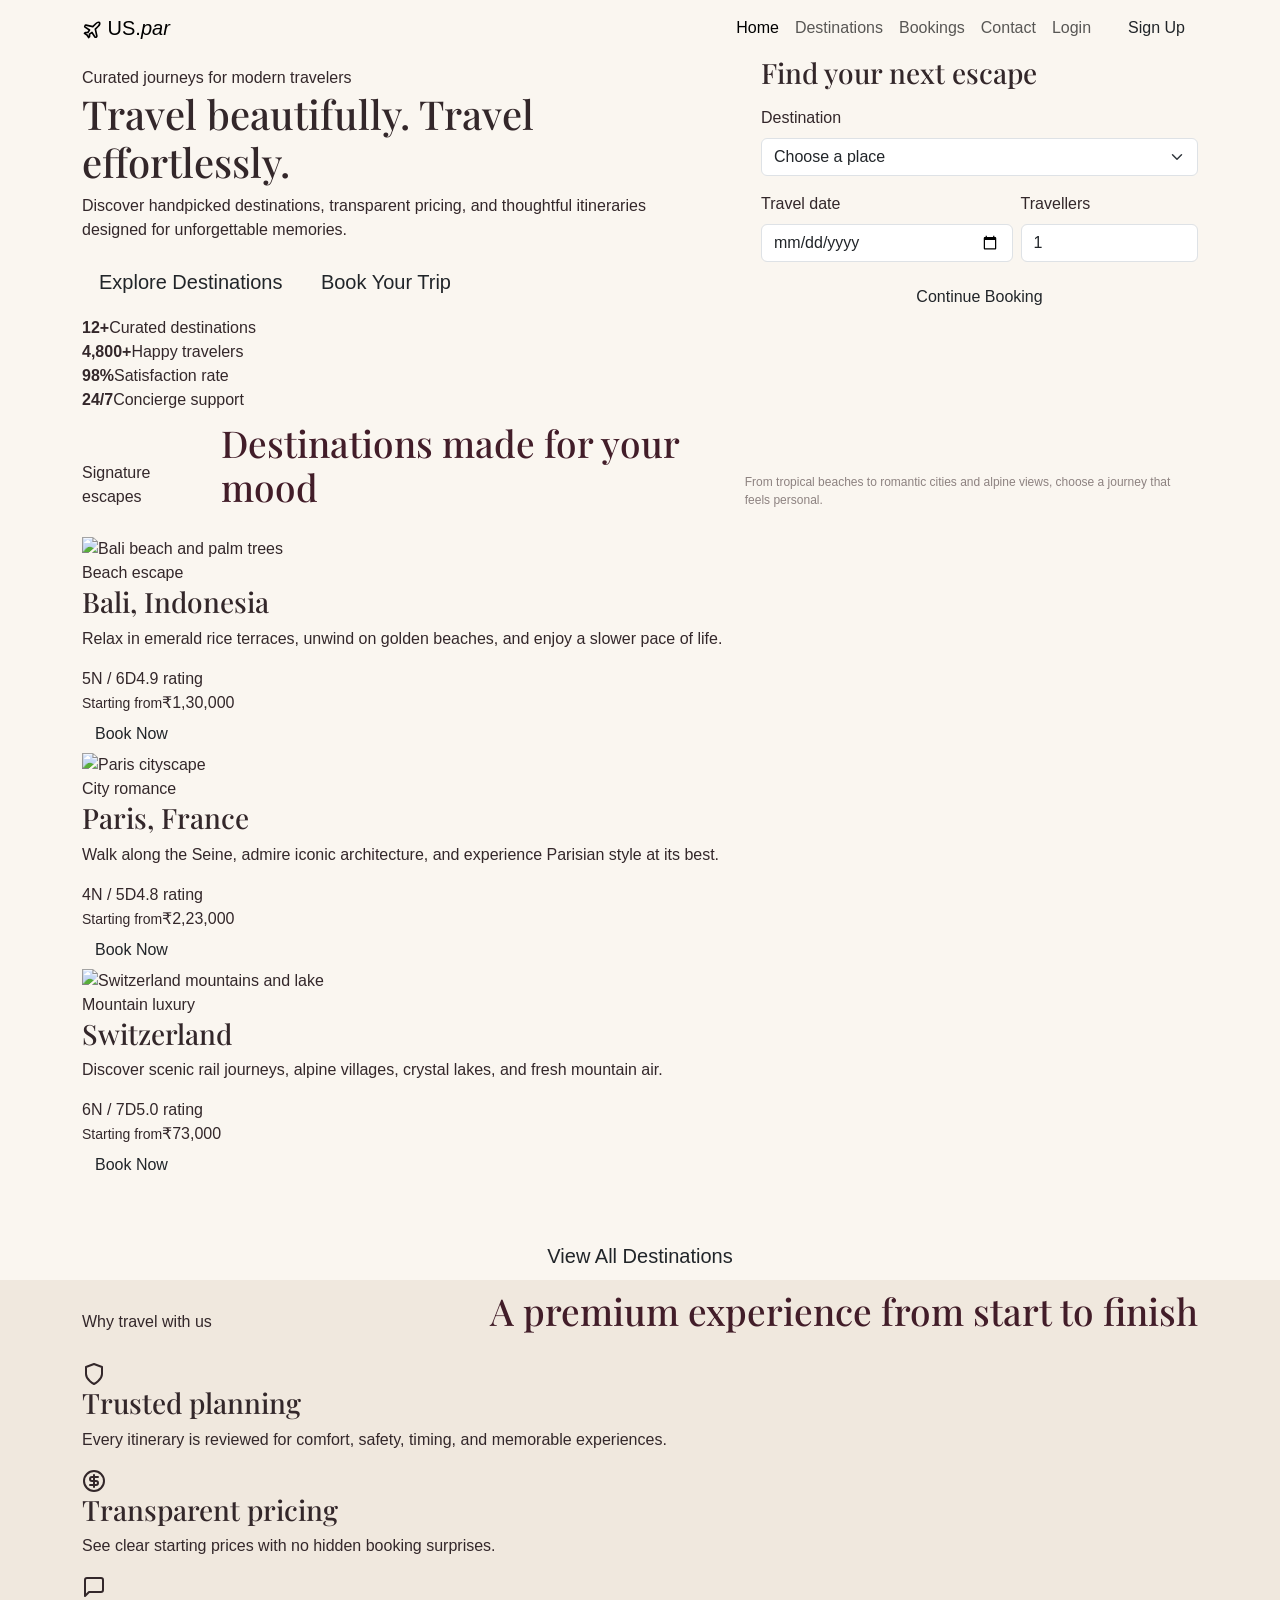
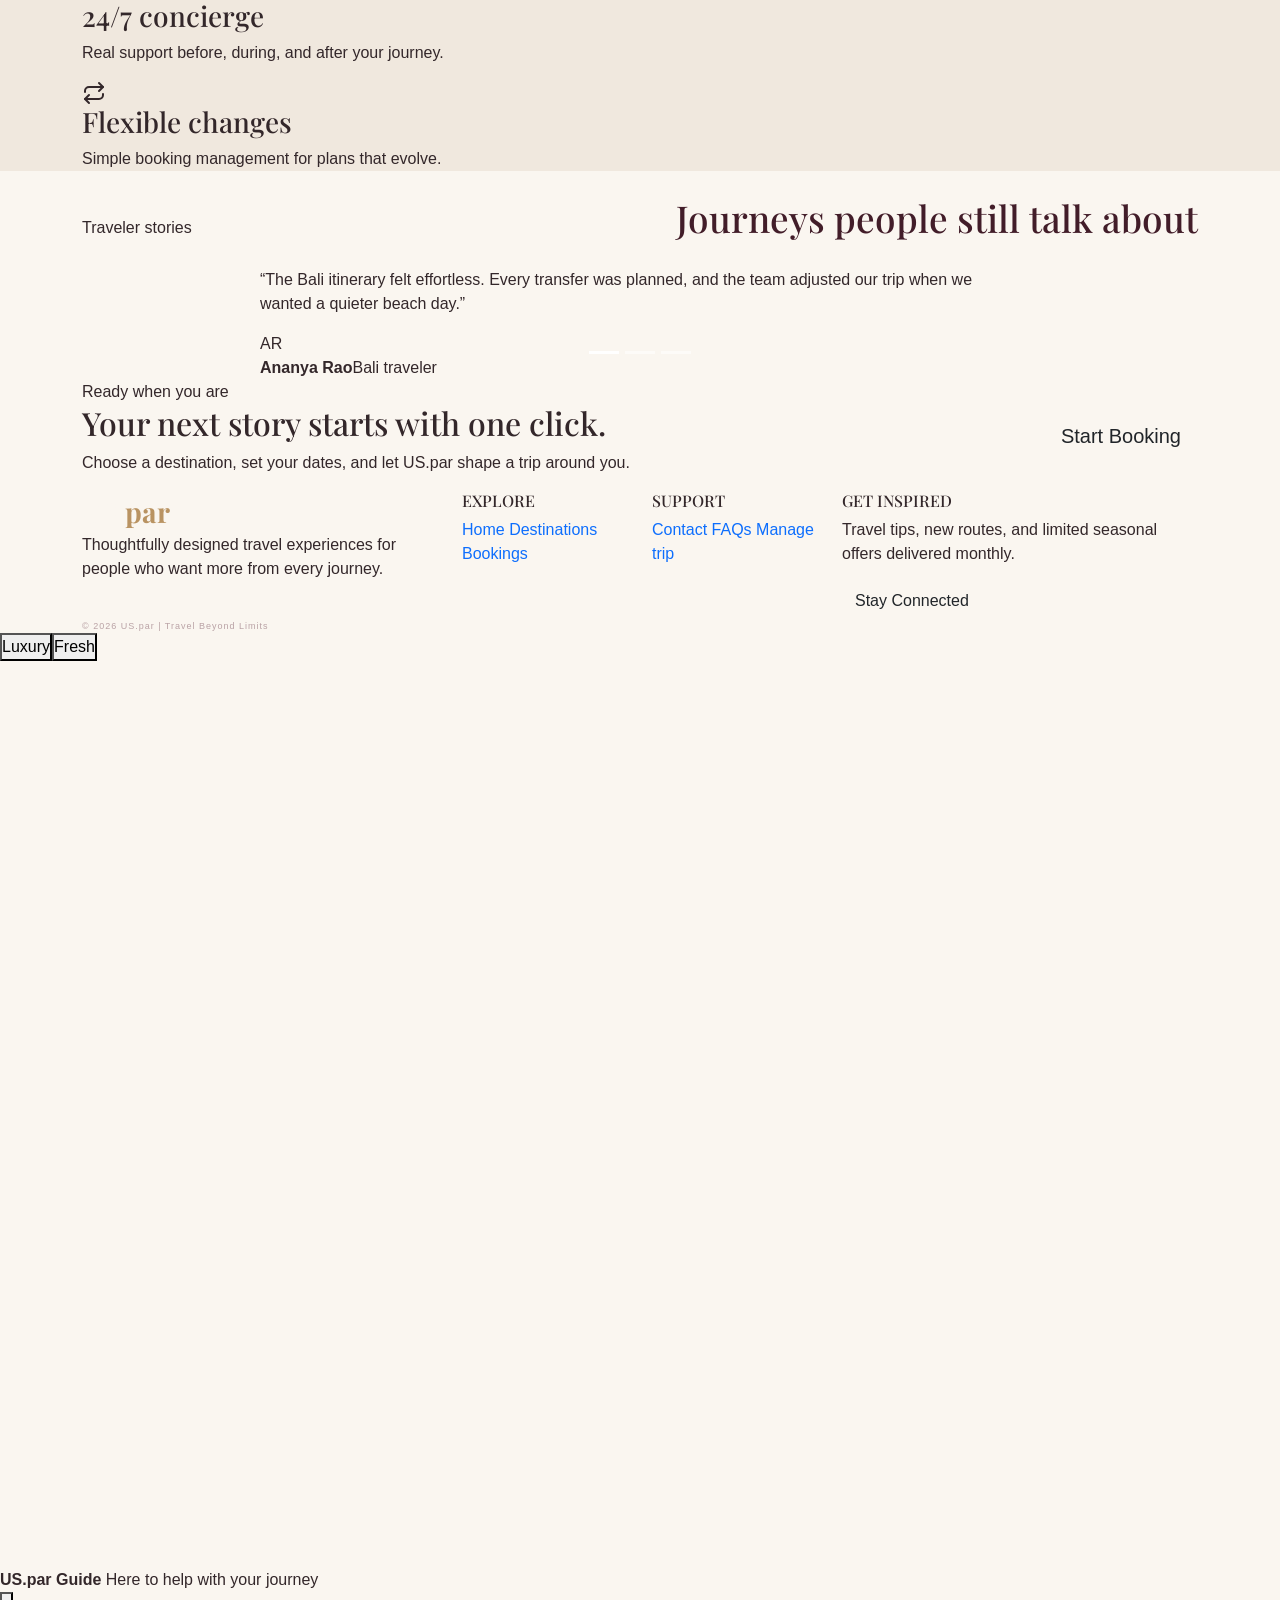
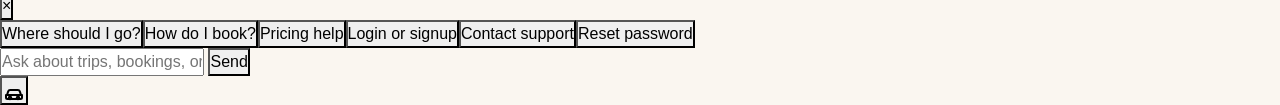
==== index.html @ f37a9405 "Add files via upload" ====
<!DOCTYPE html>
<html lang="en">
<head>
    <meta charset="UTF-8">
    <meta name="viewport" content="width=device-width, initial-scale=1.0">
    <title>US.par | Premium Travel Booking</title>
    <meta http-equiv="refresh" content="0; url=home.html">
    <link rel="canonical" href="home.html">
    <script>window.location.replace("home.html");</script>
</head>
<body>
    <p>Redirecting to <a href="home.html">US.par</a>...</p>
</body>
</html>
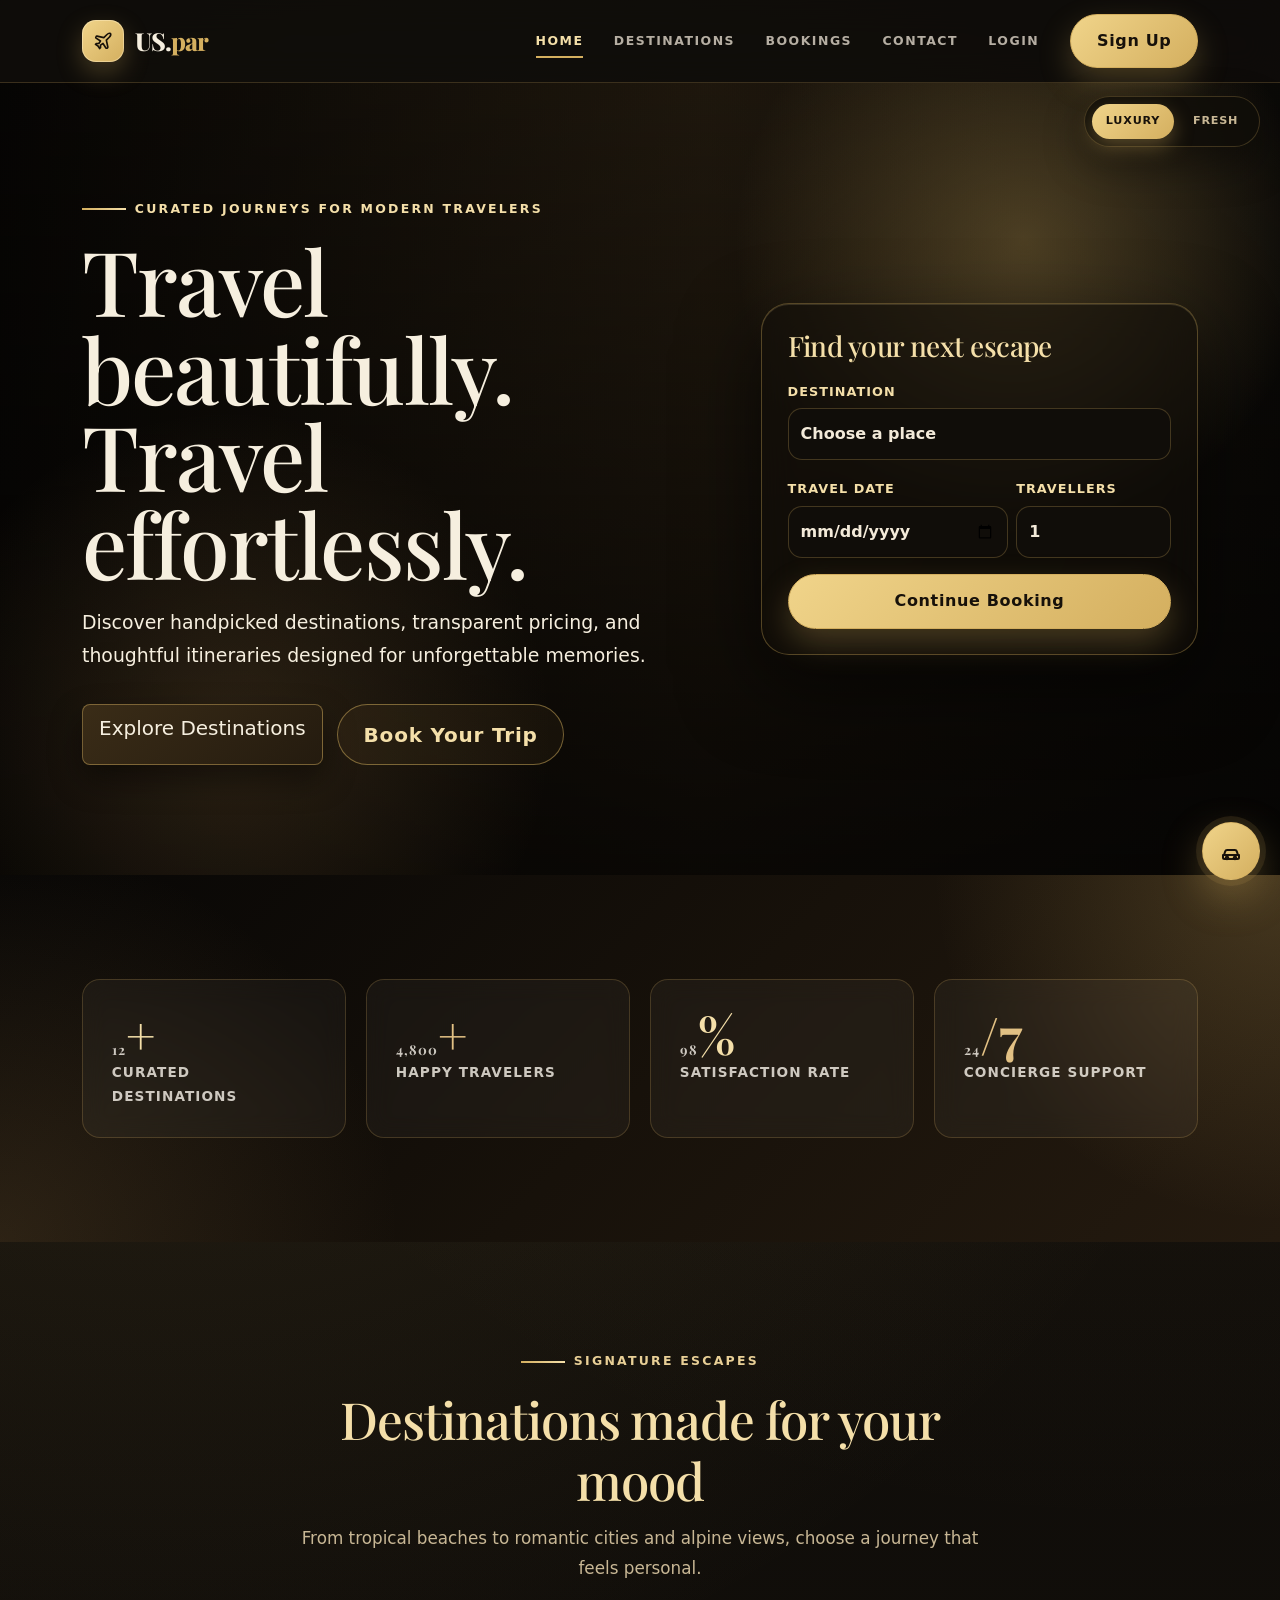
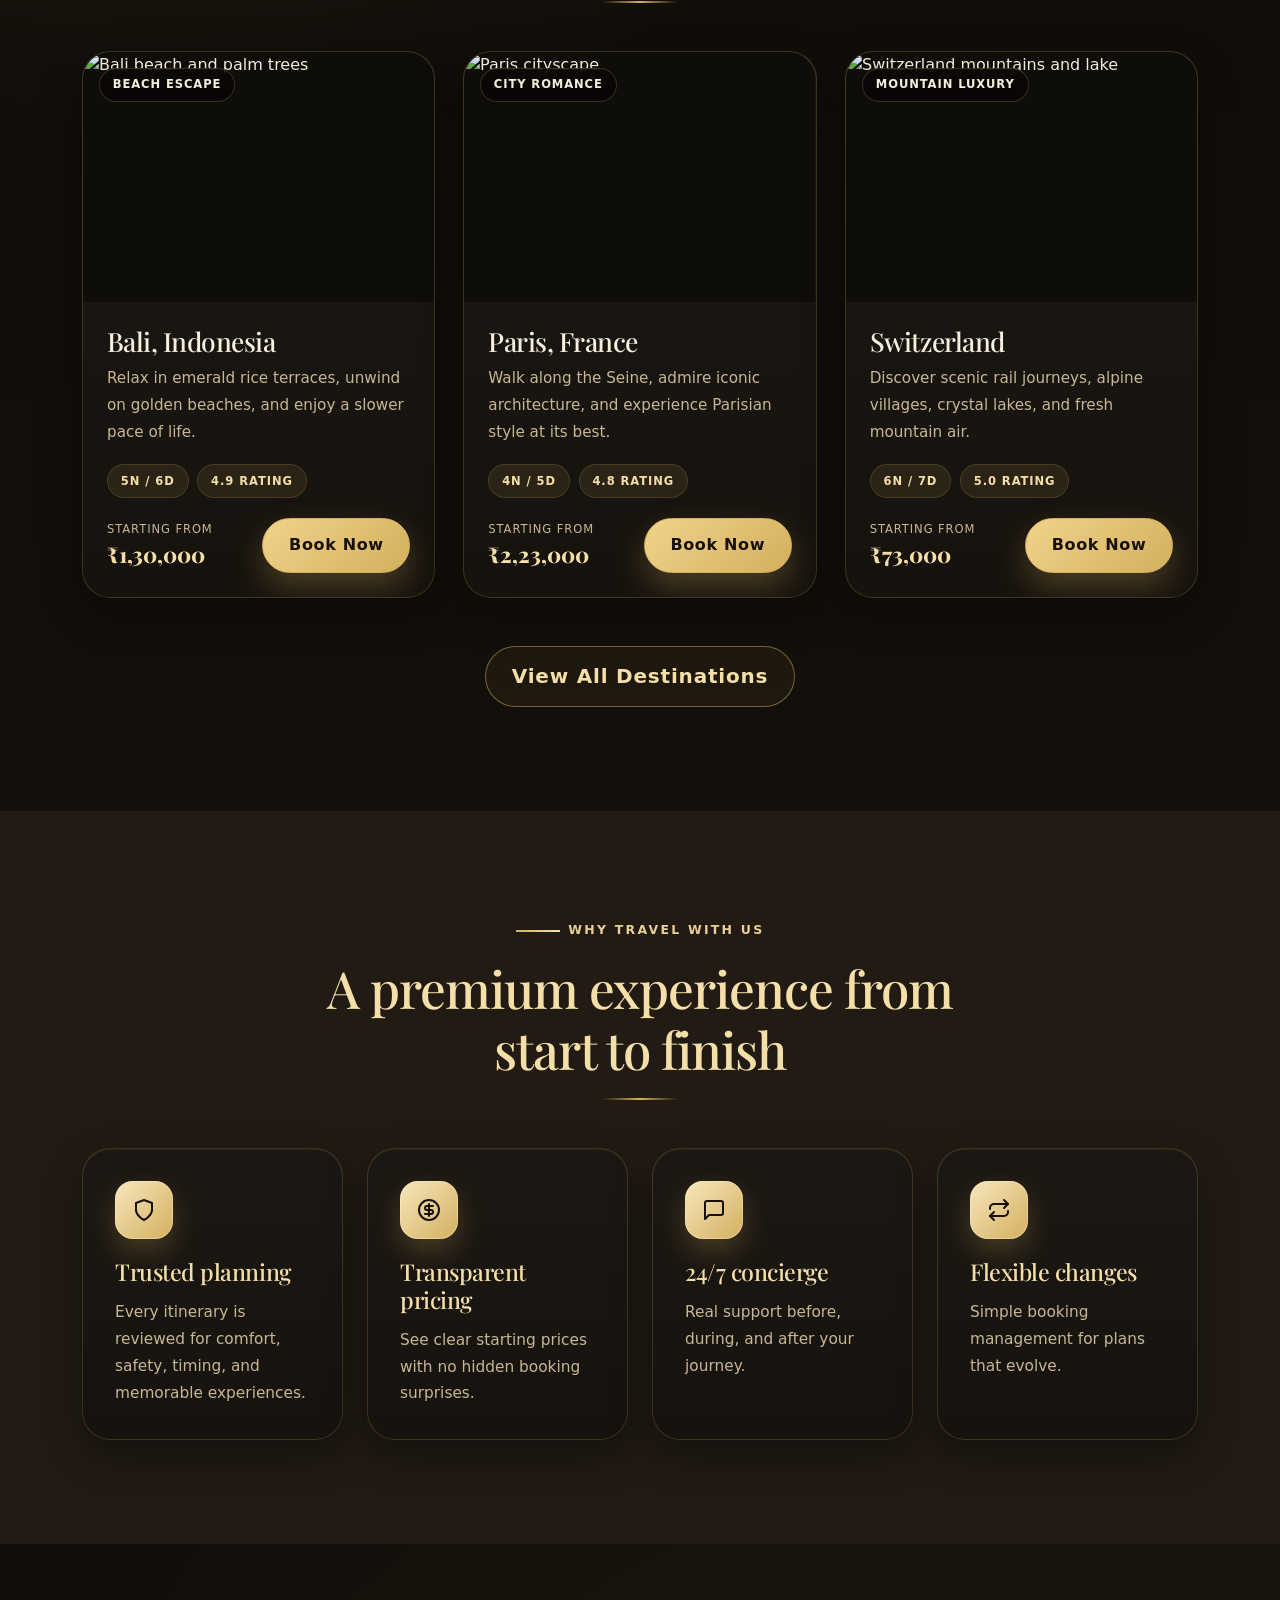
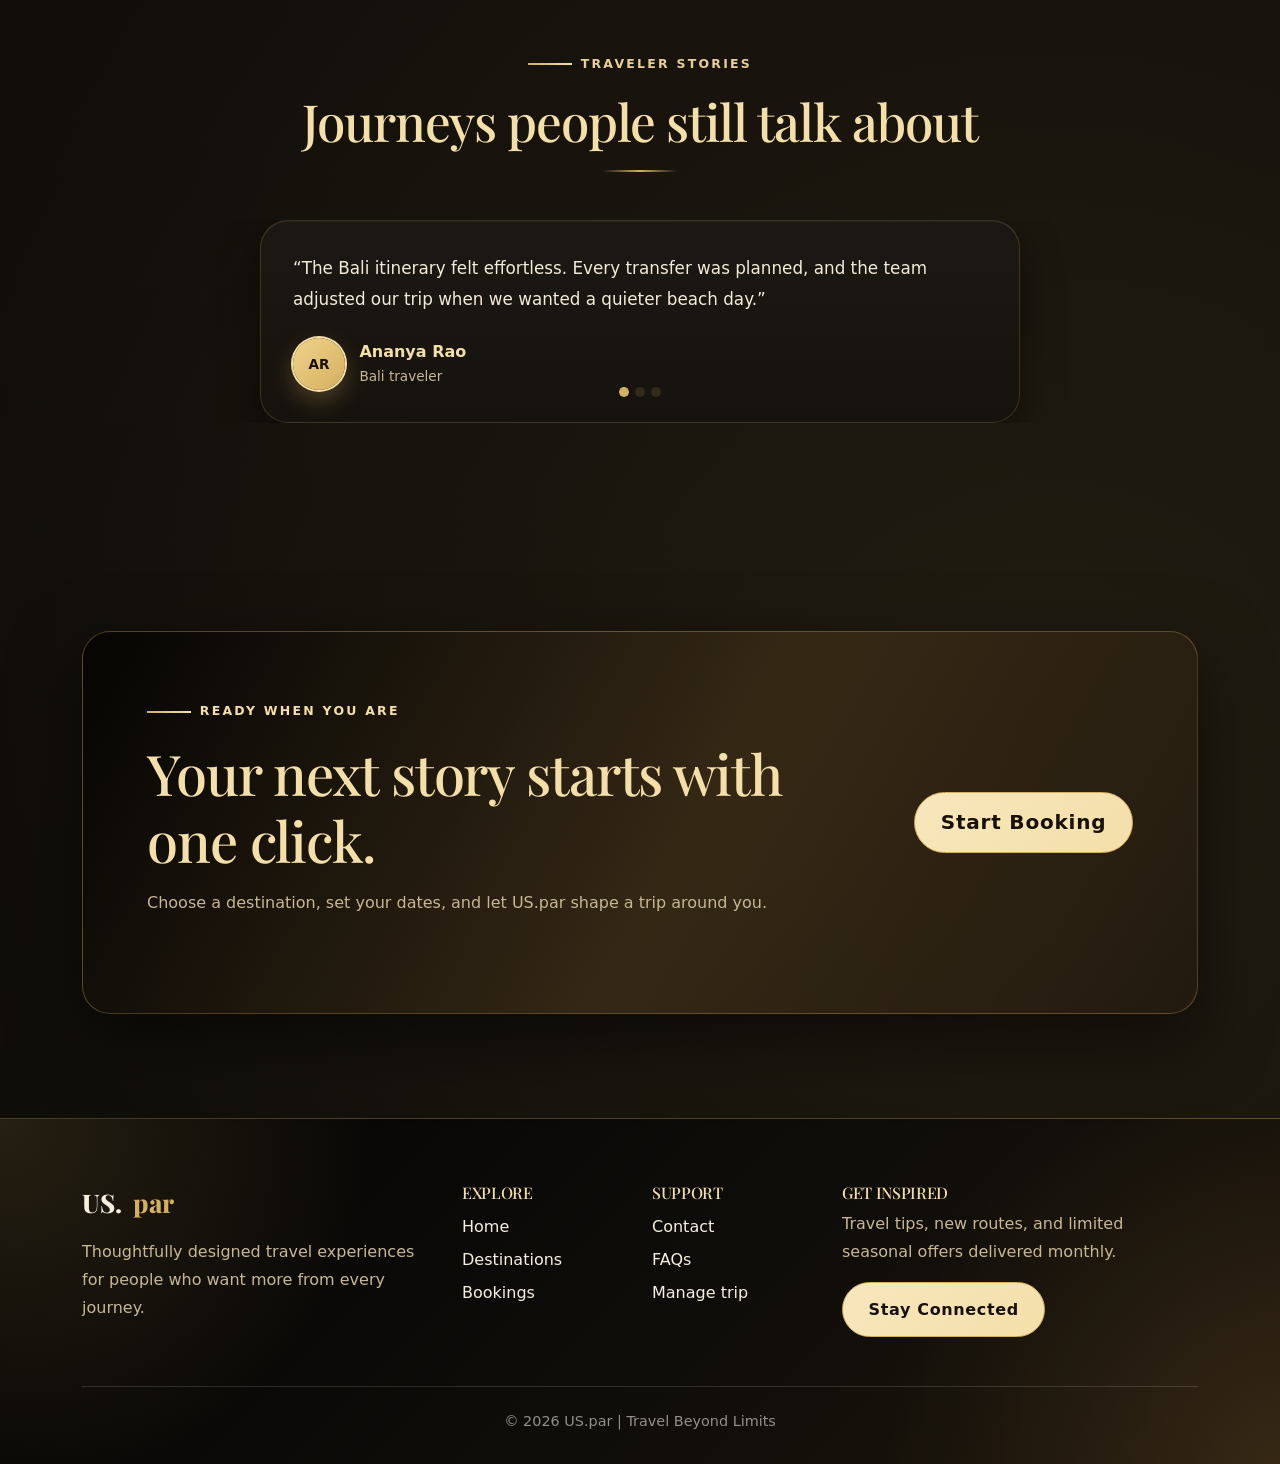
==== commit 03c9998a: "Add US.par travel website files" ====
--- a/index.html
+++ b/index.html
@@ -1,14 +1,14 @@
-<!DOCTYPE html>
-<html lang="en">
-<head>
-    <meta charset="UTF-8">
-    <meta name="viewport" content="width=device-width, initial-scale=1.0">
-    <title>US.par | Premium Travel Booking</title>
-    <meta http-equiv="refresh" content="0; url=home.html">
-    <link rel="canonical" href="home.html">
-    <script>window.location.replace("home.html");</script>
-</head>
-<body>
-    <p>Redirecting to <a href="home.html">US.par</a>...</p>
-</body>
-</html>
+<!DOCTYPE html>
+<html lang="en">
+<head>
+    <meta charset="UTF-8">
+    <meta name="viewport" content="width=device-width, initial-scale=1.0">
+    <title>US.par | Premium Travel Booking</title>
+    <meta http-equiv="refresh" content="0; url=home.html">
+    <link rel="canonical" href="home.html">
+    <script>window.location.replace("home.html");</script>
+</head>
+<body>
+    <p>Redirecting to <a href="home.html">US.par</a>...</p>
+</body>
+</html>
